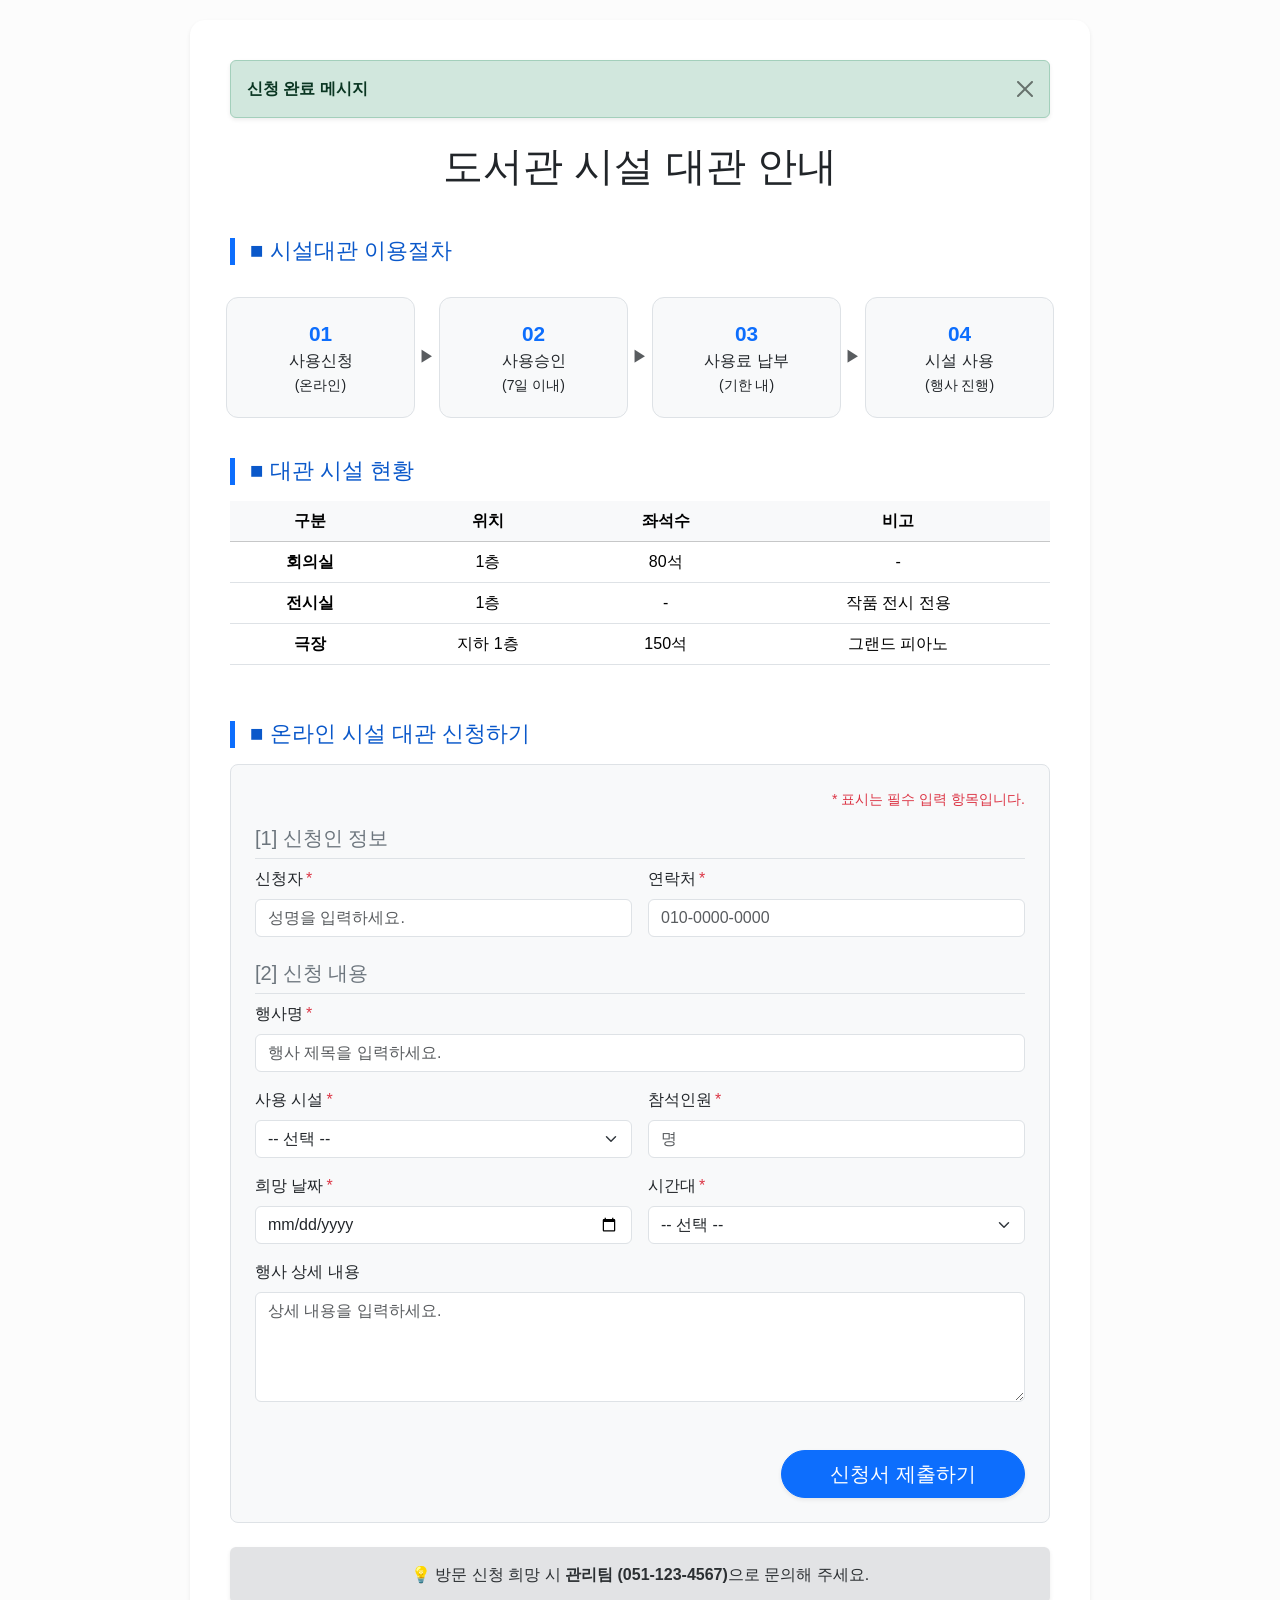
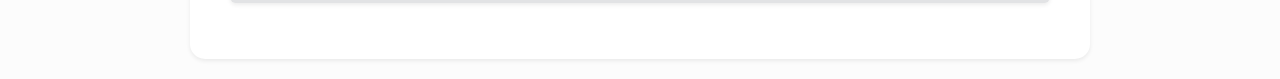
==== src/main/resources/templates/apply/spaceReservation.html @ e5042eca "feat: 시설 예약기능 및 페이지 추가, 비치희망도서 페이지 추가(기능 작업 중)" ====
<!DOCTYPE html>
<html lang="ko"
      xmlns:th="http://www.thymeleaf.org"
      xmlns:layout="http://www.ultraq.net.nz/thymeleaf/layout">
<head>
    <meta charset="UTF-8">
    <meta name="viewport" content="width=device-width, initial-scale=1.0">
    <title>시설 대관 안내 | 부산도서관</title>
    <link href="https://cdn.jsdelivr.net/npm/bootstrap@5.3.0/dist/css/bootstrap.min.css" rel="stylesheet">
    <style>
        /* 기존의 예쁜 커스텀 스타일 유지 및 부트스트랩 보완 */
        body {
            font-family: 'Pretendard', sans-serif;
            background-color: #fcfcfc;
            padding: 20px;
        }
        .container-main {
            max-width: 900px;
            margin: 0 auto;
            background: #fff;
            padding: 40px;
            border-radius: 15px;
            box-shadow: 0 0 20px rgba(0,0,0,0.05);
        }
        h2 {
            border-left: 5px solid #0d6efd;
            padding-left: 15px;
            color: #0a58ca;
            margin-top: 40px;
            font-size: 1.4rem;
        }
        /* 이용 절차 스텝 스타일 */
        .step-box {
            background: #f8f9fa;
            border: 1px solid #dee2e6;
            border-radius: 12px;
            padding: 20px 10px;
            text-align: center;
        }
        .step-num {
            font-weight: bold;
            color: #0d6efd;
            font-size: 1.3rem;
        }
        .required { color: #dc3545; margin-left: 3px; }
    </style>
</head>
<body>

<div class="container-main shadow-sm">
    <div th:if="${message}" class="alert alert-success alert-dismissible fade show shadow-sm mb-4" role="alert">
        <strong th:text="${message}">신청 완료 메시지</strong>
        <button type="button" class="btn-close" data-bs-dismiss="modal" aria-label="Close" onclick="this.parentElement.style.display='none'"></button>
    </div>
    <h1 class="text-center mb-5">도서관 시설 대관 안내</h1>

    <h2>■ 시설대관 이용절차</h2>
    <div class="row align-items-center g-2 my-4 text-center">
        <div class="col step-box"><span class="step-num">01</span><br>사용신청<br><small>(온라인)</small></div>
        <div class="col-auto text-muted">▶</div>
        <div class="col step-box"><span class="step-num">02</span><br>사용승인<br><small>(7일 이내)</small></div>
        <div class="col-auto text-muted">▶</div>
        <div class="col step-box"><span class="step-num">03</span><br>사용료 납부<br><small>(기한 내)</small></div>
        <div class="col-auto text-muted">▶</div>
        <div class="col step-box"><span class="step-num">04</span><br>시설 사용<br><small>(행사 진행)</small></div>
    </div>

    <h2>■ 대관 시설 현황</h2>
    <div class="table-responsive mt-3">
        <table class="table text-center">
            <thead class="table-light">
            <tr>
                <th>구분</th><th>위치</th><th>좌석수</th><th>비고</th>
            </tr>
            </thead>
            <tbody>
            <tr><td><strong>회의실</strong></td><td>1층</td><td>80석</td><td>-</td></tr>
            <tr><td><strong>전시실</strong></td><td>1층</td><td>-</td><td>작품 전시 전용</td></tr>
            <tr><td><strong>극장</strong></td><td>지하 1층</td><td>150석</td><td>그랜드 피아노</td></tr>
            </tbody>
        </table>
    </div>

    <h2 id="apply-section">■ 온라인 시설 대관 신청하기</h2>
    <div class="p-4 border rounded-3 bg-light mt-3">
        <p class="text-end text-danger small">* 표시는 필수 입력 항목입니다.</p>

        <form th:action="@{/apply/register}" th:object="${applyDTO}" method="post" id="applyForm">

            <div class="mb-4">
                <h5 class="border-bottom pb-2 text-secondary">[1] 신청인 정보</h5>
                <div class="row g-3">
                    <div class="col-md-6">
                        <label class="form-label">신청자<span class="required">*</span></label>
                        <input type="text" th:field="*{applicantName}" class="form-control" placeholder="성명을 입력하세요.">
                    </div>
                    <div class="col-md-6">
                        <label class="form-label">연락처<span class="required">*</span></label>
                        <input type="tel" th:field="*{phone}" class="form-control" placeholder="010-0000-0000">
                    </div>
                </div>
            </div>

            <div class="mb-4">
                <h5 class="border-bottom pb-2 text-secondary">[2] 신청 내용</h5>
                <div class="mb-3">
                    <label class="form-label">행사명<span class="required">*</span></label>
                    <input type="text" th:field="*{eventName}" class="form-control" placeholder="행사 제목을 입력하세요.">
                </div>

                <div class="row g-3 mb-3">
                    <div class="col-md-6">
                        <label class="form-label">사용 시설<span class="required">*</span></label>
                        <select th:field="*{facilityType}" class="form-select">
                            <option value="">-- 선택 --</option>
                            <option value="회의실">회의실 (1층)</option>
                            <option value="전시실">전시실 (1층)</option>
                            <option value="극장">극장 (지하 1층)</option>
                        </select>
                    </div>
                    <div class="col-md-6">
                        <label class="form-label">참석인원<span class="required">*</span></label>
                        <input type="number" th:field="*{participants}" class="form-control" placeholder="명">
                    </div>
                </div>

                <div class="row g-3 mb-3">
                    <div class="col-md-6">
                        <label class="form-label">희망 날짜<span class="required">*</span></label>
                        <input type="date" th:field="*{applyDate}" class="form-control">
                    </div>
                    <div class="col-md-6">
                        <label class="form-label">시간대<span class="required">*</span></label>
                        <select th:field="*{applyTime}" class="form-select">
                            <option value="">-- 선택 --</option>
                            <option value="오전">오전 (09:00~12:00)</option>
                            <option value="오후">오후 (13:00~17:00)</option>
                            <option value="야간">야간 (18:00~22:00)</option>
                        </select>
                    </div>
                </div>

                <div class="mb-3">
                    <label class="form-label">행사 상세 내용</label>
                    <textarea th:field="*{eventContent}" class="form-control" rows="4" placeholder="상세 내용을 입력하세요."></textarea>
                </div>
            </div>

            <div class="text-end mt-5">
                <button type="submit" class="btn btn-primary btn-lg px-5 rounded-pill shadow-sm">신청서 제출하기</button>
            </div>
        </form>
    </div>

    <div class="alert alert-secondary mt-4 text-center border-0 shadow-sm" role="alert">
        💡 방문 신청 희망 시 <strong>관리팀 (051-123-4567)</strong>으로 문의해 주세요.
    </div>
</div>

<script src="https://cdn.jsdelivr.net/npm/bootstrap@5.3.0/dist/js/bootstrap.bundle.min.js"></script>

<script th:inline="javascript">
    document.getElementById('applyForm').addEventListener('submit', function(e) {
        // 1. 검사할 항목들을 순서대로 배열에 담습니다. (ID, 이름)
        const checkList = [
            { id: 'applicantName', name: '신청자 성명' },
            { id: 'phone', name: '연락처' },
            { id: 'eventName', name: '행사명' },
            { id: 'facilityType', name: '사용 시설' },
            { id: 'participants', name: '참석 인원' },
            { id: 'applyDate', name: '희망 날짜' },
            { id: 'applyTime', name: '시간대' }
        ];

        // 2. 루프를 돌며 위에서부터 빈칸이 있는지 확인합니다.
        for (let item of checkList) {
            const element = document.getElementById(item.id);
            if (!element.value.trim()) {
                // 전송 중단
                e.preventDefault();

                // 안내 문구 출력
                alert(item.name + ' 항목을 입력(선택)해 주세요.');

                // 해당 칸으로 포커스 이동 (사용자가 바로 입력할 수 있게)
                element.focus();

                // 첫 번째 빈칸만 찾고 함수 종료
                return;
            }
        }

        // 모든 검사를 통과했을 때 (선택 사항: 확인 창)
        // if(!confirm('신청서를 제출하시겠습니까?')) { e.preventDefault(); }
    });

    // 성공 메시지 처리 (기존과 동일)
    const message = [[${message}]];
    if (message) {
        alert(message);
    }
</script>

</body>
</html>
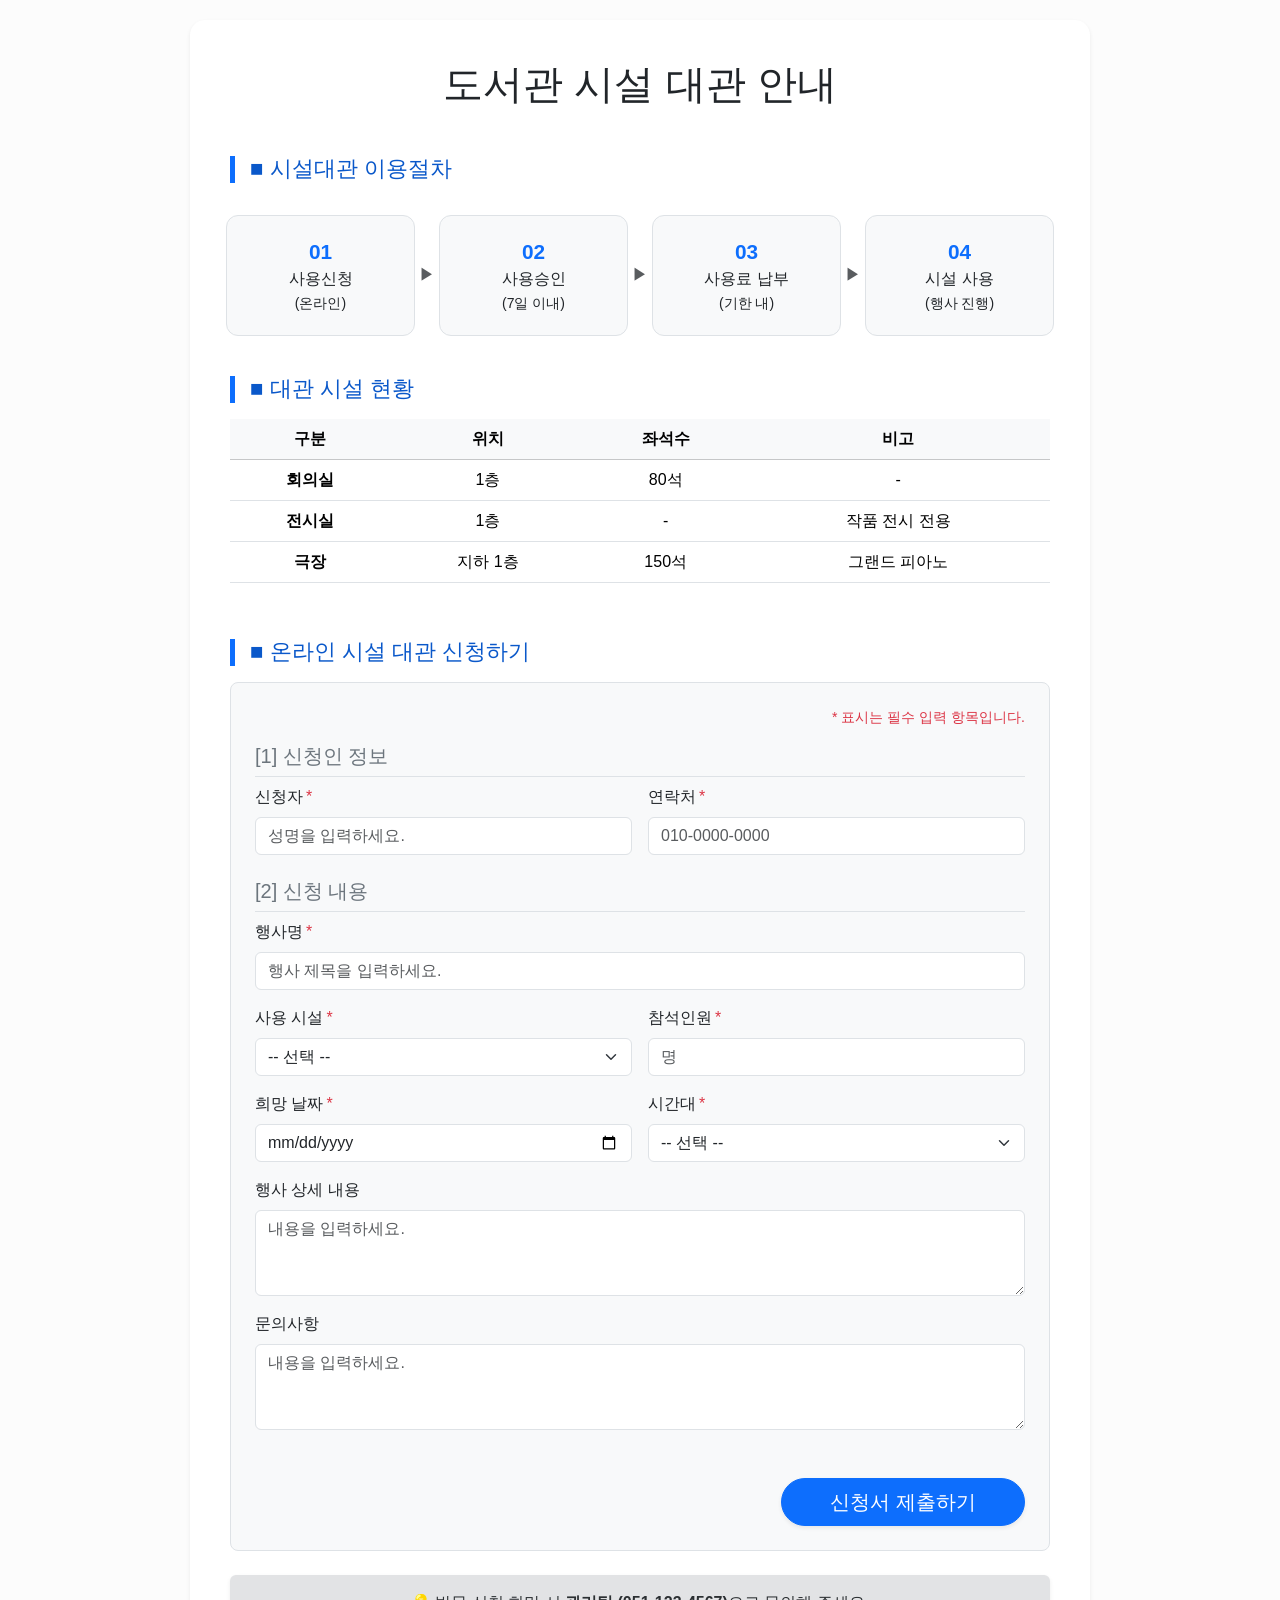
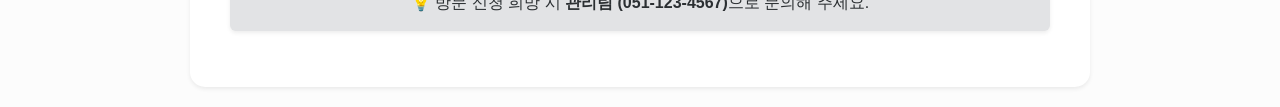
==== commit 28b28dd9: "Merge pull request #37 from ljj9804-tech/jinju 수고하셨습니다 오늘의 작업" ====
--- a/src/main/resources/templates/apply/spaceReservation.html
+++ b/src/main/resources/templates/apply/spaceReservation.html
@@ -1,4 +1,7 @@
 <!DOCTYPE html>
+
+<!--spaceReservation-->
+
 <html lang="ko"
       xmlns:th="http://www.thymeleaf.org"
       xmlns:layout="http://www.ultraq.net.nz/thymeleaf/layout">
@@ -48,10 +51,7 @@
 <body>
 
 <div class="container-main shadow-sm">
-    <div th:if="${message}" class="alert alert-success alert-dismissible fade show shadow-sm mb-4" role="alert">
-        <strong th:text="${message}">신청 완료 메시지</strong>
-        <button type="button" class="btn-close" data-bs-dismiss="modal" aria-label="Close" onclick="this.parentElement.style.display='none'"></button>
-    </div>
+
     <h1 class="text-center mb-5">도서관 시설 대관 안내</h1>
 
     <h2>■ 시설대관 이용절차</h2>
@@ -142,8 +142,14 @@
 
                 <div class="mb-3">
                     <label class="form-label">행사 상세 내용</label>
-                    <textarea th:field="*{eventContent}" class="form-control" rows="4" placeholder="상세 내용을 입력하세요."></textarea>
-                </div>
+                    <textarea th:field="*{eventContent}" class="form-control" rows="3" placeholder="내용을 입력하세요."></textarea>
+                </div>
+
+                <div class="mb-3">
+                    <label class="form-label">문의사항</label>
+                    <textarea th:field="*{inquiryContent}" class="form-control" rows="3" placeholder="내용을 입력하세요."></textarea>
+                </div>
+
             </div>
 
             <div class="text-end mt-5">
@@ -159,7 +165,30 @@
 
 <script src="https://cdn.jsdelivr.net/npm/bootstrap@5.3.0/dist/js/bootstrap.bundle.min.js"></script>
 
+
+
 <script th:inline="javascript">
+
+    const phoneInput = document.getElementById('phone');
+
+    if (phoneInput) {
+        phoneInput.addEventListener('input', function(e) {
+            let val = e.target.value.replace(/[^0-9]/g, '');
+            if (val.length > 3 && val.length <= 7) {
+                val = val.slice(0, 3) + '-' + val.slice(3);
+            } else if (val.length > 7) {
+                val = val.slice(0, 3) + '-' + val.slice(3, 7) + '-' + val.slice(7, 11);
+            }
+            e.target.value = val;
+        });
+    }
+
+    const dateInput = document.getElementById('applyDate');
+    if (dateInput) {
+        const today = new Date().toISOString().split('T')[0];
+        dateInput.min = today; // 오늘 날짜보다 이전은 선택 불가
+    }
+
     document.getElementById('applyForm').addEventListener('submit', function(e) {
         // 1. 검사할 항목들을 순서대로 배열에 담습니다. (ID, 이름)
         const checkList = [
@@ -190,8 +219,14 @@
             }
         }
 
-        // 모든 검사를 통과했을 때 (선택 사항: 확인 창)
-        // if(!confirm('신청서를 제출하시겠습니까?')) { e.preventDefault(); }
+        if (!confirm("신청서를 제출하시겠습니까?")) {
+            e.preventDefault();
+        } else {
+            const submitBtn = e.target.querySelector('button[type="submit"]');
+            submitBtn.disabled = true;
+            submitBtn.innerHTML = '<span class="spinner-border spinner-border-sm"></span> 전송 중...';
+        }
+
     });
 
     // 성공 메시지 처리 (기존과 동일)
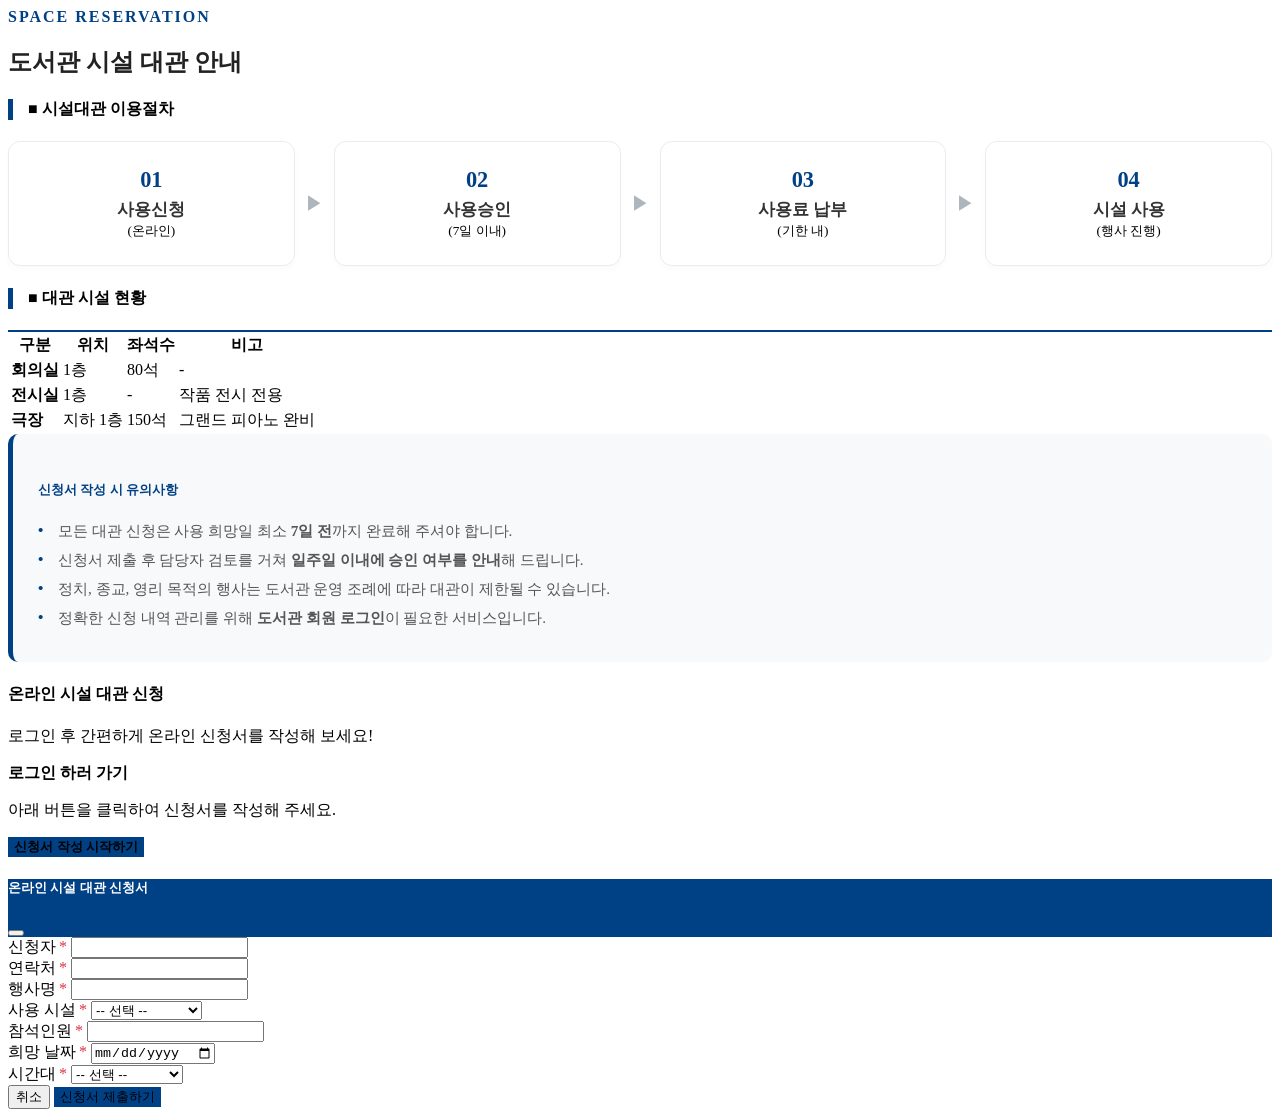
==== commit fca86175: "Merge branch 'middle' into taeheun" ====
--- a/src/main/resources/templates/apply/spaceReservation.html
+++ b/src/main/resources/templates/apply/spaceReservation.html
@@ -1,240 +1,237 @@
 <!DOCTYPE html>
-
-<!--spaceReservation-->
-
 <html lang="ko"
       xmlns:th="http://www.thymeleaf.org"
-      xmlns:layout="http://www.ultraq.net.nz/thymeleaf/layout">
+      xmlns:layout="http://www.ultraq.net.nz/thymeleaf/layout"
+      xmlns:sec="http://www.thymeleaf.org/extras/spring-security"
+      layout:decorate="~{layout/base}">
+
 <head>
     <meta charset="UTF-8">
-    <meta name="viewport" content="width=device-width, initial-scale=1.0">
     <title>시설 대관 안내 | 부산도서관</title>
-    <link href="https://cdn.jsdelivr.net/npm/bootstrap@5.3.0/dist/css/bootstrap.min.css" rel="stylesheet">
+    <link rel="stylesheet" th:href="@{/css/busan-library-common.css}">
+
     <style>
-        /* 기존의 예쁜 커스텀 스타일 유지 및 부트스트랩 보완 */
-        body {
-            font-family: 'Pretendard', sans-serif;
-            background-color: #fcfcfc;
-            padding: 20px;
+        /* [1] 이용 절차 스타일 (호버 효과 삭제) */
+        .step-container { display: flex; align-items: center; justify-content: space-between; gap: 10px; }
+        .step-box {
+            flex: 1;
+            background: #fff;
+            border: 1px solid #e9ecef;
+            border-radius: 12px;
+            padding: 25px 10px;
+            text-align: center;
+            box-shadow: 0 4px 6px rgba(0,0,0,0.02);
         }
-        .container-main {
-            max-width: 900px;
-            margin: 0 auto;
-            background: #fff;
-            padding: 40px;
-            border-radius: 15px;
-            box-shadow: 0 0 20px rgba(0,0,0,0.05);
+        .step-num { font-weight: 800; color: #004085; font-size: 1.4rem; display: block; margin-bottom: 5px; }
+        .step-text { font-weight: 600; color: #333; font-size: 1.05rem; }
+        .step-arrow { color: #adb5bd; font-size: 1.2rem; }
+
+        /* [2] 안내 문구 박스 스타일 */
+        .guide-box { background-color: #f8f9fa; border-radius: 10px; padding: 25px; border-left: 5px solid #004085; }
+        .guide-list { list-style: none; padding-left: 0; margin-bottom: 0; }
+        .guide-list li { position: relative; padding-left: 20px; margin-bottom: 8px; color: #555; font-size: 0.95rem; }
+        .guide-list li::before { content: "•"; position: absolute; left: 0; color: #004085; font-weight: bold; }
+
+        /* [3] 테이블 스타일 */
+        .table-wrap { border-top: 2px solid #004085; }
+        .required { color: #dc3545; margin-left: 3px; }
+
+        /* [4] 모달 커스텀 */
+        .modal-header { background-color: #004085; color: #fff; }
+        .modal-title { font-weight: 700; }
+        .form-section-title { border-bottom: 2px solid #eee; padding-bottom: 10px; color: #444; font-weight: 600; margin-top: 20px; }
+
+        @media (max-width: 768px) {
+            .step-container { flex-direction: column; }
+            .step-arrow { transform: rotate(90deg); margin: 10px 0; }
+            .step-box { width: 100%; }
         }
-        h2 {
-            border-left: 5px solid #0d6efd;
-            padding-left: 15px;
-            color: #0a58ca;
-            margin-top: 40px;
-            font-size: 1.4rem;
-        }
-        /* 이용 절차 스텝 스타일 */
-        .step-box {
-            background: #f8f9fa;
-            border: 1px solid #dee2e6;
-            border-radius: 12px;
-            padding: 20px 10px;
-            text-align: center;
-        }
-        .step-num {
-            font-weight: bold;
-            color: #0d6efd;
-            font-size: 1.3rem;
-        }
-        .required { color: #dc3545; margin-left: 3px; }
     </style>
 </head>
+
 <body>
-
-<div class="container-main shadow-sm">
-
-    <h1 class="text-center mb-5">도서관 시설 대관 안내</h1>
-
-    <h2>■ 시설대관 이용절차</h2>
-    <div class="row align-items-center g-2 my-4 text-center">
-        <div class="col step-box"><span class="step-num">01</span><br>사용신청<br><small>(온라인)</small></div>
-        <div class="col-auto text-muted">▶</div>
-        <div class="col step-box"><span class="step-num">02</span><br>사용승인<br><small>(7일 이내)</small></div>
-        <div class="col-auto text-muted">▶</div>
-        <div class="col step-box"><span class="step-num">03</span><br>사용료 납부<br><small>(기한 내)</small></div>
-        <div class="col-auto text-muted">▶</div>
-        <div class="col step-box"><span class="step-num">04</span><br>시설 사용<br><small>(행사 진행)</small></div>
+<div layout:fragment="content">
+
+    <div class="container-fluid bg-light py-5 mb-5">
+        <div class="container text-center">
+            <div class="section-title">
+                <span class="section-title__en d-block mb-2" style="color: #004085; font-weight: 600; letter-spacing: 2px;">SPACE RESERVATION</span>
+                <h2 class="section-title__ko" style="font-weight: 700; color: #222;">도서관 시설 대관 안내</h2>
+            </div>
+        </div>
     </div>
 
-    <h2>■ 대관 시설 현황</h2>
-    <div class="table-responsive mt-3">
-        <table class="table text-center">
-            <thead class="table-light">
-            <tr>
-                <th>구분</th><th>위치</th><th>좌석수</th><th>비고</th>
-            </tr>
-            </thead>
-            <tbody>
-            <tr><td><strong>회의실</strong></td><td>1층</td><td>80석</td><td>-</td></tr>
-            <tr><td><strong>전시실</strong></td><td>1층</td><td>-</td><td>작품 전시 전용</td></tr>
-            <tr><td><strong>극장</strong></td><td>지하 1층</td><td>150석</td><td>그랜드 피아노</td></tr>
-            </tbody>
-        </table>
+    <div class="container mb-5">
+        <h4 class="mb-4" style="font-weight: 700; border-left: 5px solid #004085; padding-left: 15px;">■ 시설대관 이용절차</h4>
+        <div class="step-container mb-5 px-2">
+            <div class="step-box"><span class="step-num">01</span><span class="step-text">사용신청</span><br><small class="text-muted">(온라인)</small></div>
+            <div class="step-arrow">▶</div>
+            <div class="step-box"><span class="step-num">02</span><span class="step-text">사용승인</span><br><small class="text-muted">(7일 이내)</small></div>
+            <div class="step-arrow">▶</div>
+            <div class="step-box"><span class="step-num">03</span><span class="step-text">사용료 납부</span><br><small class="text-muted">(기한 내)</small></div>
+            <div class="step-arrow">▶</div>
+            <div class="step-box"><span class="step-num">04</span><span class="step-text">시설 사용</span><br><small class="text-muted">(행사 진행)</small></div>
+        </div>
+
+        <h4 class="mb-3" style="font-weight: 700; border-left: 5px solid #004085; padding-left: 15px;">■ 대관 시설 현황</h4>
+        <div class="table-responsive table-wrap mb-4">
+            <table class="table text-center align-middle">
+                <thead class="table-light">
+                <tr><th class="py-3">구분</th><th class="py-3">위치</th><th class="py-3">좌석수</th><th class="py-3">비고</th></tr>
+                </thead>
+                <tbody>
+                <tr><td><strong>회의실</strong></td><td>1층</td><td>80석</td><td class="text-muted">-</td></tr>
+                <tr><td><strong>전시실</strong></td><td>1층</td><td>-</td><td class="text-muted">작품 전시 전용</td></tr>
+                <tr><td><strong>극장</strong></td><td>지하 1층</td><td>150석</td><td class="text-muted">그랜드 피아노 완비</td></tr>
+                </tbody>
+            </table>
+        </div>
+
+        <div class="guide-box mb-5 shadow-sm">
+            <h5 class="fw-bold mb-3" style="color: #004085;"><i class="fas fa-info-circle me-2"></i>신청서 작성 시 유의사항</h5>
+            <ul class="guide-list">
+                <li>모든 대관 신청은 사용 희망일 최소 <strong>7일 전</strong>까지 완료해 주셔야 합니다.</li>
+                <li>신청서 제출 후 담당자 검토를 거쳐 <strong>일주일 이내에 승인 여부를 안내</strong>해 드립니다.</li>
+                <li>정치, 종교, 영리 목적의 행사는 도서관 운영 조례에 따라 대관이 제한될 수 있습니다.</li>
+                <li>정확한 신청 내역 관리를 위해 <strong>도서관 회원 로그인</strong>이 필요한 서비스입니다.</li>
+            </ul>
+        </div>
+
+        <div id="apply-section" class="py-5 text-center bg-white rounded-3">
+            <h4 class="mb-3" style="font-weight: 700;">온라인 시설 대관 신청</h4>
+            <div sec:authorize="isAnonymous()">
+                <p class="text-muted mb-4">로그인 후 간편하게 온라인 신청서를 작성해 보세요!</p>
+                <a th:href="@{/member/login}" class="btn btn-outline-primary btn-lg px-5 py-3 rounded-pill" style="border-width: 2px; font-weight: 600;">로그인 하러 가기</a>
+            </div>
+            <div sec:authorize="isAuthenticated()">
+                <p class="text-muted mb-4">아래 버튼을 클릭하여 신청서를 작성해 주세요.</p>
+                <button type="button" class="btn btn-primary btn-lg px-5 py-3 rounded-pill shadow-lg"
+                        style="background-color: #004085; border: none; font-weight: 600;"
+                        data-bs-toggle="modal" data-bs-target="#applyModal">
+                    신청서 작성 시작하기 <i class="fas fa-edit ms-2"></i>
+                </button>
+            </div>
+        </div>
     </div>
 
-    <h2 id="apply-section">■ 온라인 시설 대관 신청하기</h2>
-    <div class="p-4 border rounded-3 bg-light mt-3">
-        <p class="text-end text-danger small">* 표시는 필수 입력 항목입니다.</p>
-
-        <form th:action="@{/apply/register}" th:object="${applyDTO}" method="post" id="applyForm">
-
-            <div class="mb-4">
-                <h5 class="border-bottom pb-2 text-secondary">[1] 신청인 정보</h5>
-                <div class="row g-3">
-                    <div class="col-md-6">
-                        <label class="form-label">신청자<span class="required">*</span></label>
-                        <input type="text" th:field="*{applicantName}" class="form-control" placeholder="성명을 입력하세요.">
-                    </div>
-                    <div class="col-md-6">
-                        <label class="form-label">연락처<span class="required">*</span></label>
-                        <input type="tel" th:field="*{phone}" class="form-control" placeholder="010-0000-0000">
-                    </div>
+    <div class="modal fade" id="applyModal" tabindex="-1" aria-hidden="true">
+        <div class="modal-dialog modal-lg modal-dialog-centered modal-dialog-scrollable">
+            <div class="modal-content border-0 shadow">
+                <div class="modal-header border-0 p-4">
+                    <h5 class="modal-title">온라인 시설 대관 신청서</h5>
+                    <button type="button" class="btn-close btn-close-white" data-bs-dismiss="modal" aria-label="Close"></button>
                 </div>
-            </div>
-
-            <div class="mb-4">
-                <h5 class="border-bottom pb-2 text-secondary">[2] 신청 내용</h5>
-                <div class="mb-3">
-                    <label class="form-label">행사명<span class="required">*</span></label>
-                    <input type="text" th:field="*{eventName}" class="form-control" placeholder="행사 제목을 입력하세요.">
+                <div class="modal-body p-4 p-md-5">
+                    <form th:action="@{/apply/register}" th:object="${applyDTO}" method="post" id="applyForm">
+                        <div class="mb-3">
+                            <label class="form-label fw-bold">신청자<span class="required">*</span></label>
+                            <input type="text" th:field="*{applicantName}" id="applicantName" class="form-control">
+                        </div>
+                        <div class="mb-3">
+                            <label class="form-label fw-bold">연락처<span class="required">*</span></label>
+                            <input type="tel" th:field="*{phone}" id="phone" class="form-control">
+                        </div>
+                        <div class="mb-3">
+                            <label class="form-label fw-bold">행사명<span class="required">*</span></label>
+                            <input type="text" th:field="*{eventName}" id="eventName" class="form-control">
+                        </div>
+                        <div class="row g-3 mb-3">
+                            <div class="col-md-6">
+                                <label class="form-label fw-bold">사용 시설<span class="required">*</span></label>
+                                <select th:field="*{facilityType}" id="facilityType" class="form-select">
+                                    <option value="">-- 선택 --</option>
+                                    <option value="회의실">회의실 (1층)</option>
+                                    <option value="전시실">전시실 (1층)</option>
+                                    <option value="극장">극장 (지하 1층)</option>
+                                </select>
+                            </div>
+                            <div class="col-md-6">
+                                <label class="form-label fw-bold">참석인원<span class="required">*</span></label>
+                                <input type="number" th:field="*{participants}" id="participants" class="form-control">
+                            </div>
+                        </div>
+                        <div class="row g-3 mb-3">
+                            <div class="col-md-6">
+                                <label class="form-label fw-bold">희망 날짜<span class="required">*</span></label>
+                                <input type="date" th:field="*{applyDate}" id="applyDate" class="form-control">
+                            </div>
+                            <div class="col-md-6">
+                                <label class="form-label fw-bold">시간대<span class="required">*</span></label>
+                                <select th:field="*{applyTime}" id="applyTime" class="form-select">
+                                    <option value="">-- 선택 --</option>
+                                    <option value="오전">오전 (09~12시)</option>
+                                    <option value="오후">오후 (13~17시)</option>
+                                    <option value="야간">야간 (18~22시)</option>
+                                </select>
+                            </div>
+                        </div>
+
+                        <div class="modal-footer border-0 px-0 mt-4">
+                            <button type="button" class="btn btn-outline-secondary px-4 py-2 rounded-pill" data-bs-dismiss="modal">취소</button>
+                            <button type="submit" class="btn btn-primary px-5 py-2 rounded-pill shadow-sm" style="background-color: #004085; border: none;">신청서 제출하기</button>
+                        </div>
+                    </form>
                 </div>
-
-                <div class="row g-3 mb-3">
-                    <div class="col-md-6">
-                        <label class="form-label">사용 시설<span class="required">*</span></label>
-                        <select th:field="*{facilityType}" class="form-select">
-                            <option value="">-- 선택 --</option>
-                            <option value="회의실">회의실 (1층)</option>
-                            <option value="전시실">전시실 (1층)</option>
-                            <option value="극장">극장 (지하 1층)</option>
-                        </select>
-                    </div>
-                    <div class="col-md-6">
-                        <label class="form-label">참석인원<span class="required">*</span></label>
-                        <input type="number" th:field="*{participants}" class="form-control" placeholder="명">
-                    </div>
-                </div>
-
-                <div class="row g-3 mb-3">
-                    <div class="col-md-6">
-                        <label class="form-label">희망 날짜<span class="required">*</span></label>
-                        <input type="date" th:field="*{applyDate}" class="form-control">
-                    </div>
-                    <div class="col-md-6">
-                        <label class="form-label">시간대<span class="required">*</span></label>
-                        <select th:field="*{applyTime}" class="form-select">
-                            <option value="">-- 선택 --</option>
-                            <option value="오전">오전 (09:00~12:00)</option>
-                            <option value="오후">오후 (13:00~17:00)</option>
-                            <option value="야간">야간 (18:00~22:00)</option>
-                        </select>
-                    </div>
-                </div>
-
-                <div class="mb-3">
-                    <label class="form-label">행사 상세 내용</label>
-                    <textarea th:field="*{eventContent}" class="form-control" rows="3" placeholder="내용을 입력하세요."></textarea>
-                </div>
-
-                <div class="mb-3">
-                    <label class="form-label">문의사항</label>
-                    <textarea th:field="*{inquiryContent}" class="form-control" rows="3" placeholder="내용을 입력하세요."></textarea>
-                </div>
-
-            </div>
-
-            <div class="text-end mt-5">
-                <button type="submit" class="btn btn-primary btn-lg px-5 rounded-pill shadow-sm">신청서 제출하기</button>
-            </div>
-        </form>
+            </div>
+        </div>
     </div>
 
-    <div class="alert alert-secondary mt-4 text-center border-0 shadow-sm" role="alert">
-        💡 방문 신청 희망 시 <strong>관리팀 (051-123-4567)</strong>으로 문의해 주세요.
-    </div>
-</div>
-
-<script src="https://cdn.jsdelivr.net/npm/bootstrap@5.3.0/dist/js/bootstrap.bundle.min.js"></script>
-
-
-
-<script th:inline="javascript">
-
-    const phoneInput = document.getElementById('phone');
-
-    if (phoneInput) {
-        phoneInput.addEventListener('input', function(e) {
-            let val = e.target.value.replace(/[^0-9]/g, '');
-            if (val.length > 3 && val.length <= 7) {
-                val = val.slice(0, 3) + '-' + val.slice(3);
-            } else if (val.length > 7) {
-                val = val.slice(0, 3) + '-' + val.slice(3, 7) + '-' + val.slice(7, 11);
+    <script th:inline="javascript">
+        document.addEventListener('DOMContentLoaded', function() {
+            const phoneInput = document.getElementById('phone');
+            if (phoneInput) {
+                phoneInput.addEventListener('input', function(e) {
+                    let val = e.target.value.replace(/[^0-9]/g, '');
+                    if (val.length > 3 && val.length <= 7) {
+                        val = val.slice(0, 3) + '-' + val.slice(3);
+                    } else if (val.length > 7) {
+                        val = val.slice(0, 3) + '-' + val.slice(3, 7) + '-' + val.slice(7, 11);
+                    }
+                    e.target.value = val;
+                });
             }
-            e.target.value = val;
+
+            const dateInput = document.getElementById('applyDate');
+            if (dateInput) {
+                dateInput.min = new Date().toISOString().split('T')[0];
+            }
+
+            const applyForm = document.getElementById('applyForm');
+            if (applyForm) {
+                applyForm.addEventListener('submit', function(e) {
+                    const checkList = [
+                        { id: 'applicantName', name: '신청자 성명' },
+                        { id: 'phone', name: '연락처' },
+                        { id: 'eventName', name: '행사명' },
+                        { id: 'facilityType', name: '사용 시설' },
+                        { id: 'participants', name: '참석 인원' },
+                        { id: 'applyDate', name: '희망 날짜' },
+                        { id: 'applyTime', name: '시간대' }
+                    ];
+
+                    for (let item of checkList) {
+                        const element = document.getElementById(item.id);
+                        if (!element || !element.value.trim()) {
+                            e.preventDefault();
+                            alert(item.name + ' 항목을 입력해 주세요.');
+                            if(element) element.focus();
+                            return false;
+                        }
+                    }
+
+                    if (!confirm("신청하시겠습니까?")) {
+                        e.preventDefault();
+                    } else {
+                        const btn = applyForm.querySelector('button[type="submit"]');
+                        btn.disabled = true;
+                        btn.innerHTML = '전송 중...';
+                    }
+                });
+            }
+
+            const msg = [[${message}]];
+            if (msg) alert(msg);
         });
-    }
-
-    const dateInput = document.getElementById('applyDate');
-    if (dateInput) {
-        const today = new Date().toISOString().split('T')[0];
-        dateInput.min = today; // 오늘 날짜보다 이전은 선택 불가
-    }
-
-    document.getElementById('applyForm').addEventListener('submit', function(e) {
-        // 1. 검사할 항목들을 순서대로 배열에 담습니다. (ID, 이름)
-        const checkList = [
-            { id: 'applicantName', name: '신청자 성명' },
-            { id: 'phone', name: '연락처' },
-            { id: 'eventName', name: '행사명' },
-            { id: 'facilityType', name: '사용 시설' },
-            { id: 'participants', name: '참석 인원' },
-            { id: 'applyDate', name: '희망 날짜' },
-            { id: 'applyTime', name: '시간대' }
-        ];
-
-        // 2. 루프를 돌며 위에서부터 빈칸이 있는지 확인합니다.
-        for (let item of checkList) {
-            const element = document.getElementById(item.id);
-            if (!element.value.trim()) {
-                // 전송 중단
-                e.preventDefault();
-
-                // 안내 문구 출력
-                alert(item.name + ' 항목을 입력(선택)해 주세요.');
-
-                // 해당 칸으로 포커스 이동 (사용자가 바로 입력할 수 있게)
-                element.focus();
-
-                // 첫 번째 빈칸만 찾고 함수 종료
-                return;
-            }
-        }
-
-        if (!confirm("신청서를 제출하시겠습니까?")) {
-            e.preventDefault();
-        } else {
-            const submitBtn = e.target.querySelector('button[type="submit"]');
-            submitBtn.disabled = true;
-            submitBtn.innerHTML = '<span class="spinner-border spinner-border-sm"></span> 전송 중...';
-        }
-
-    });
-
-    // 성공 메시지 처리 (기존과 동일)
-    const message = [[${message}]];
-    if (message) {
-        alert(message);
-    }
-</script>
-
-</body>
+    </script>
+</div> </body>
 </html>
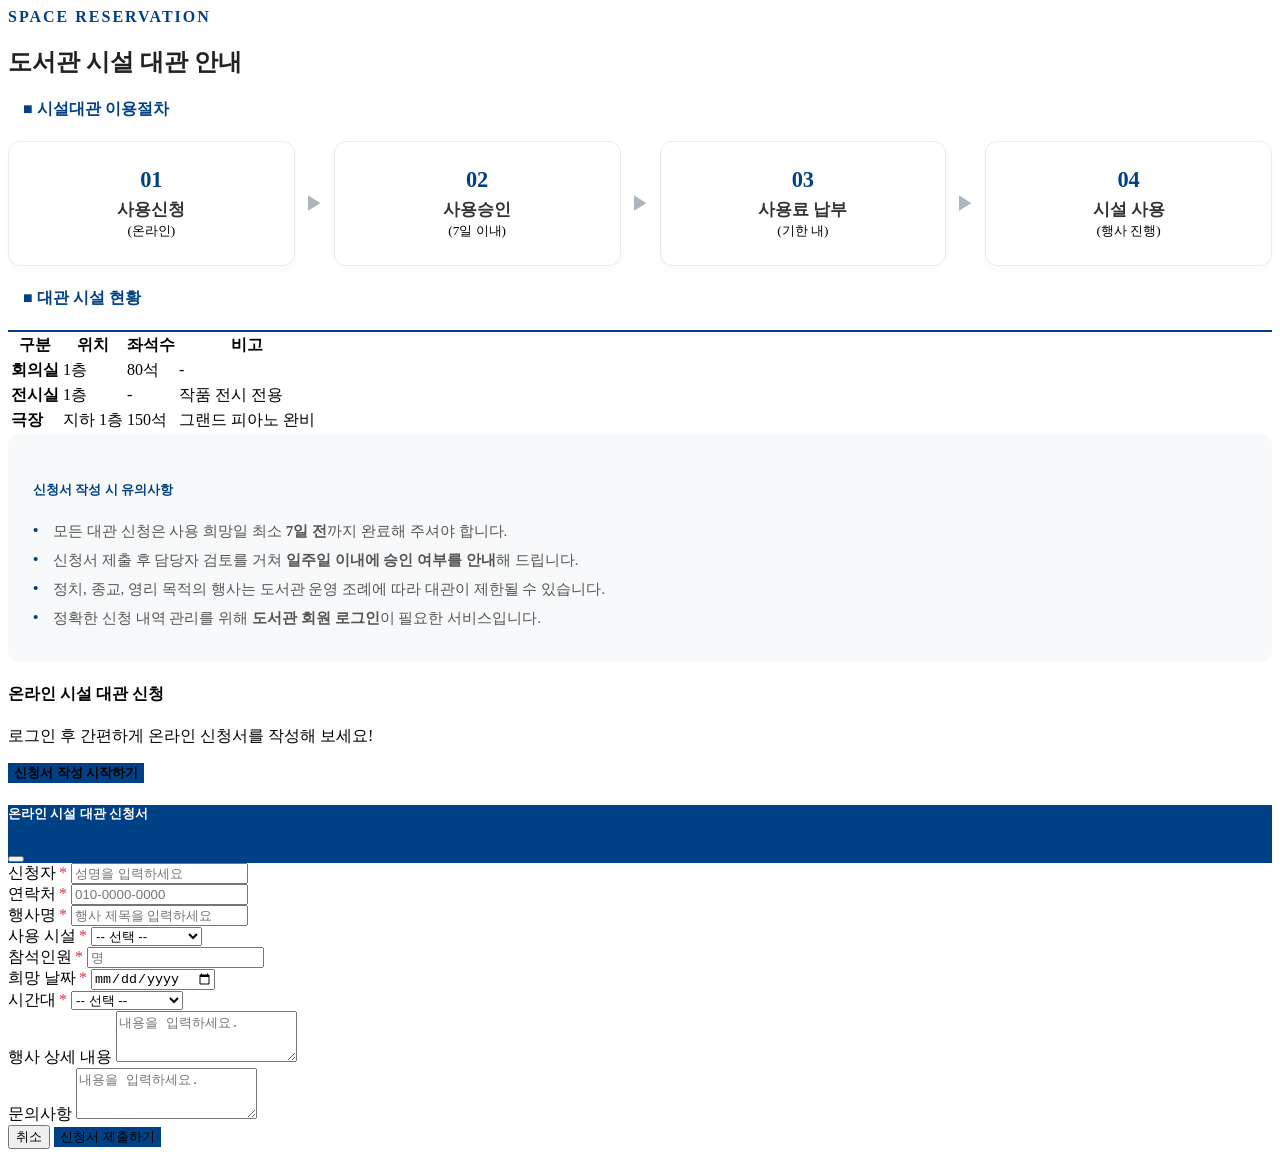
==== commit c86b9a89: "fix: 시설 예약, 비치희망도서 신청서 작성 후 데이터를 마이페이지에서 볼 수 없었던 오류 수정 style: 메인페이지 배경 이미지 삽입" ====
--- a/src/main/resources/templates/apply/spaceReservation.html
+++ b/src/main/resources/templates/apply/spaceReservation.html
@@ -11,7 +11,7 @@
     <link rel="stylesheet" th:href="@{/css/busan-library-common.css}">
 
     <style>
-        /* [1] 이용 절차 스타일 (호버 효과 삭제) */
+        /* [1] 이용 절차 스타일 */
         .step-container { display: flex; align-items: center; justify-content: space-between; gap: 10px; }
         .step-box {
             flex: 1;
@@ -27,19 +27,18 @@
         .step-arrow { color: #adb5bd; font-size: 1.2rem; }
 
         /* [2] 안내 문구 박스 스타일 */
-        .guide-box { background-color: #f8f9fa; border-radius: 10px; padding: 25px; border-left: 5px solid #004085; }
+        .guide-box { background-color: #f8f9fa; border-radius: 10px; padding: 25px; }
         .guide-list { list-style: none; padding-left: 0; margin-bottom: 0; }
         .guide-list li { position: relative; padding-left: 20px; margin-bottom: 8px; color: #555; font-size: 0.95rem; }
         .guide-list li::before { content: "•"; position: absolute; left: 0; color: #004085; font-weight: bold; }
 
-        /* [3] 테이블 스타일 */
+        /* [3] 테이블 및 공통 스타일 */
         .table-wrap { border-top: 2px solid #004085; }
         .required { color: #dc3545; margin-left: 3px; }
 
         /* [4] 모달 커스텀 */
         .modal-header { background-color: #004085; color: #fff; }
         .modal-title { font-weight: 700; }
-        .form-section-title { border-bottom: 2px solid #eee; padding-bottom: 10px; color: #444; font-weight: 600; margin-top: 20px; }
 
         @media (max-width: 768px) {
             .step-container { flex-direction: column; }
@@ -62,7 +61,7 @@
     </div>
 
     <div class="container mb-5">
-        <h4 class="mb-4" style="font-weight: 700; border-left: 5px solid #004085; padding-left: 15px;">■ 시설대관 이용절차</h4>
+        <h4 class="mb-4" style="font-weight: 700; padding-left: 15px; color: #004085;">■ 시설대관 이용절차</h4>
         <div class="step-container mb-5 px-2">
             <div class="step-box"><span class="step-num">01</span><span class="step-text">사용신청</span><br><small class="text-muted">(온라인)</small></div>
             <div class="step-arrow">▶</div>
@@ -73,7 +72,7 @@
             <div class="step-box"><span class="step-num">04</span><span class="step-text">시설 사용</span><br><small class="text-muted">(행사 진행)</small></div>
         </div>
 
-        <h4 class="mb-3" style="font-weight: 700; border-left: 5px solid #004085; padding-left: 15px;">■ 대관 시설 현황</h4>
+        <h4 class="mb-3" style="font-weight: 700; padding-left: 15px; color: #004085;">■ 대관 시설 현황</h4>
         <div class="table-responsive table-wrap mb-4">
             <table class="table text-center align-middle">
                 <thead class="table-light">
@@ -97,20 +96,16 @@
             </ul>
         </div>
 
-        <div id="apply-section" class="py-5 text-center bg-white rounded-3">
+        <div id="apply-section" class="py-5 text-center bg-white rounded-3 border">
             <h4 class="mb-3" style="font-weight: 700;">온라인 시설 대관 신청</h4>
-            <div sec:authorize="isAnonymous()">
-                <p class="text-muted mb-4">로그인 후 간편하게 온라인 신청서를 작성해 보세요!</p>
-                <a th:href="@{/member/login}" class="btn btn-outline-primary btn-lg px-5 py-3 rounded-pill" style="border-width: 2px; font-weight: 600;">로그인 하러 가기</a>
-            </div>
-            <div sec:authorize="isAuthenticated()">
-                <p class="text-muted mb-4">아래 버튼을 클릭하여 신청서를 작성해 주세요.</p>
-                <button type="button" class="btn btn-primary btn-lg px-5 py-3 rounded-pill shadow-lg"
-                        style="background-color: #004085; border: none; font-weight: 600;"
-                        data-bs-toggle="modal" data-bs-target="#applyModal">
-                    신청서 작성 시작하기 <i class="fas fa-edit ms-2"></i>
-                </button>
-            </div>
+
+            <p class="text-muted mb-4">로그인 후 간편하게 온라인 신청서를 작성해 보세요!</p>
+
+            <button type="button" class="btn btn-primary btn-lg px-5 py-3 rounded-pill shadow-lg"
+                    style="background-color: #004085; border: none; font-weight: 600;"
+                    th:onclick="checkLoginAndShowModal()">
+                신청서 작성 시작하기 <i class="fas fa-edit ms-2"></i>
+            </button>
         </div>
     </div>
 
@@ -118,22 +113,22 @@
         <div class="modal-dialog modal-lg modal-dialog-centered modal-dialog-scrollable">
             <div class="modal-content border-0 shadow">
                 <div class="modal-header border-0 p-4">
-                    <h5 class="modal-title">온라인 시설 대관 신청서</h5>
+                    <h5 class="modal-title text-white">온라인 시설 대관 신청서</h5>
                     <button type="button" class="btn-close btn-close-white" data-bs-dismiss="modal" aria-label="Close"></button>
                 </div>
                 <div class="modal-body p-4 p-md-5">
                     <form th:action="@{/apply/register}" th:object="${applyDTO}" method="post" id="applyForm">
                         <div class="mb-3">
                             <label class="form-label fw-bold">신청자<span class="required">*</span></label>
-                            <input type="text" th:field="*{applicantName}" id="applicantName" class="form-control">
+                            <input type="text" th:field="*{applicantName}" id="applicantName" class="form-control" placeholder="성명을 입력하세요">
                         </div>
                         <div class="mb-3">
                             <label class="form-label fw-bold">연락처<span class="required">*</span></label>
-                            <input type="tel" th:field="*{phone}" id="phone" class="form-control">
+                            <input type="tel" th:field="*{phone}" id="phone" class="form-control" placeholder="010-0000-0000">
                         </div>
                         <div class="mb-3">
                             <label class="form-label fw-bold">행사명<span class="required">*</span></label>
-                            <input type="text" th:field="*{eventName}" id="eventName" class="form-control">
+                            <input type="text" th:field="*{eventName}" id="eventName" class="form-control" placeholder="행사 제목을 입력하세요">
                         </div>
                         <div class="row g-3 mb-3">
                             <div class="col-md-6">
@@ -147,7 +142,7 @@
                             </div>
                             <div class="col-md-6">
                                 <label class="form-label fw-bold">참석인원<span class="required">*</span></label>
-                                <input type="number" th:field="*{participants}" id="participants" class="form-control">
+                                <input type="number" th:field="*{participants}" id="participants" class="form-control" placeholder="명">
                             </div>
                         </div>
                         <div class="row g-3 mb-3">
@@ -164,6 +159,15 @@
                                     <option value="야간">야간 (18~22시)</option>
                                 </select>
                             </div>
+                            <div class="mb-3">
+                                <label class="form-label">행사 상세 내용</label>
+                                <textarea th:field="*{eventContent}" class="form-control" rows="3" placeholder="내용을 입력하세요."></textarea>
+                            </div>
+
+                            <div class="mb-3">
+                                <label class="form-label">문의사항</label>
+                                <textarea th:field="*{inquiryContent}" class="form-control" rows="3" placeholder="내용을 입력하세요."></textarea>
+                            </div>
                         </div>
 
                         <div class="modal-footer border-0 px-0 mt-4">
@@ -177,7 +181,29 @@
     </div>
 
     <script th:inline="javascript">
+
+        function checkLoginAndShowModal() {
+            const isLogin = [[${session.loginInfo != null}]];
+
+            if (!isLogin) {
+                alert("로그인이 필요한 서비스입니다.\n로그인 페이지로 이동합니다.");
+
+                // 현재 페이지 주소를 세션의 'dest'에 저장하기 위해 서버에 잠깐 알립니다.
+                // 컨트롤러에 별도의 목적지 저장용 API가 없다면 아래처럼 간단히 구현 가능합니다.
+                const currentPath = window.location.pathname;
+
+                // [방법 A] 가장 간단한 방법: 로그인 페이지로 이동 시 파라미터로 넘기기
+                // (단, 로그인 페이지 컨트롤러(GET)에서 이걸 세션에 담아줘야 합니다.)
+                location.href = '/member/login?dest=' + encodeURIComponent(currentPath);
+
+            } else {
+                const myModal = new bootstrap.Modal(document.getElementById('applyModal'));
+                myModal.show();
+            }
+        }
+
         document.addEventListener('DOMContentLoaded', function() {
+            // 연락처 자동 하이픈
             const phoneInput = document.getElementById('phone');
             if (phoneInput) {
                 phoneInput.addEventListener('input', function(e) {
@@ -191,11 +217,13 @@
                 });
             }
 
+            // 날짜 제한 (오늘 이전 선택 불가)
             const dateInput = document.getElementById('applyDate');
             if (dateInput) {
                 dateInput.min = new Date().toISOString().split('T')[0];
             }
 
+            // 폼 유효성 검사
             const applyForm = document.getElementById('applyForm');
             if (applyForm) {
                 applyForm.addEventListener('submit', function(e) {
@@ -215,11 +243,11 @@
                             e.preventDefault();
                             alert(item.name + ' 항목을 입력해 주세요.');
                             if(element) element.focus();
-                            return false;
+                            return;
                         }
                     }
 
-                    if (!confirm("신청하시겠습니까?")) {
+                    if (!confirm("신청서를 제출하시겠습니까?")) {
                         e.preventDefault();
                     } else {
                         const btn = applyForm.querySelector('button[type="submit"]');
@@ -229,9 +257,11 @@
                 });
             }
 
+            // 성공 메시지 알림
             const msg = [[${message}]];
             if (msg) alert(msg);
         });
     </script>
-</div> </body>
+</div>
+</body>
 </html>
